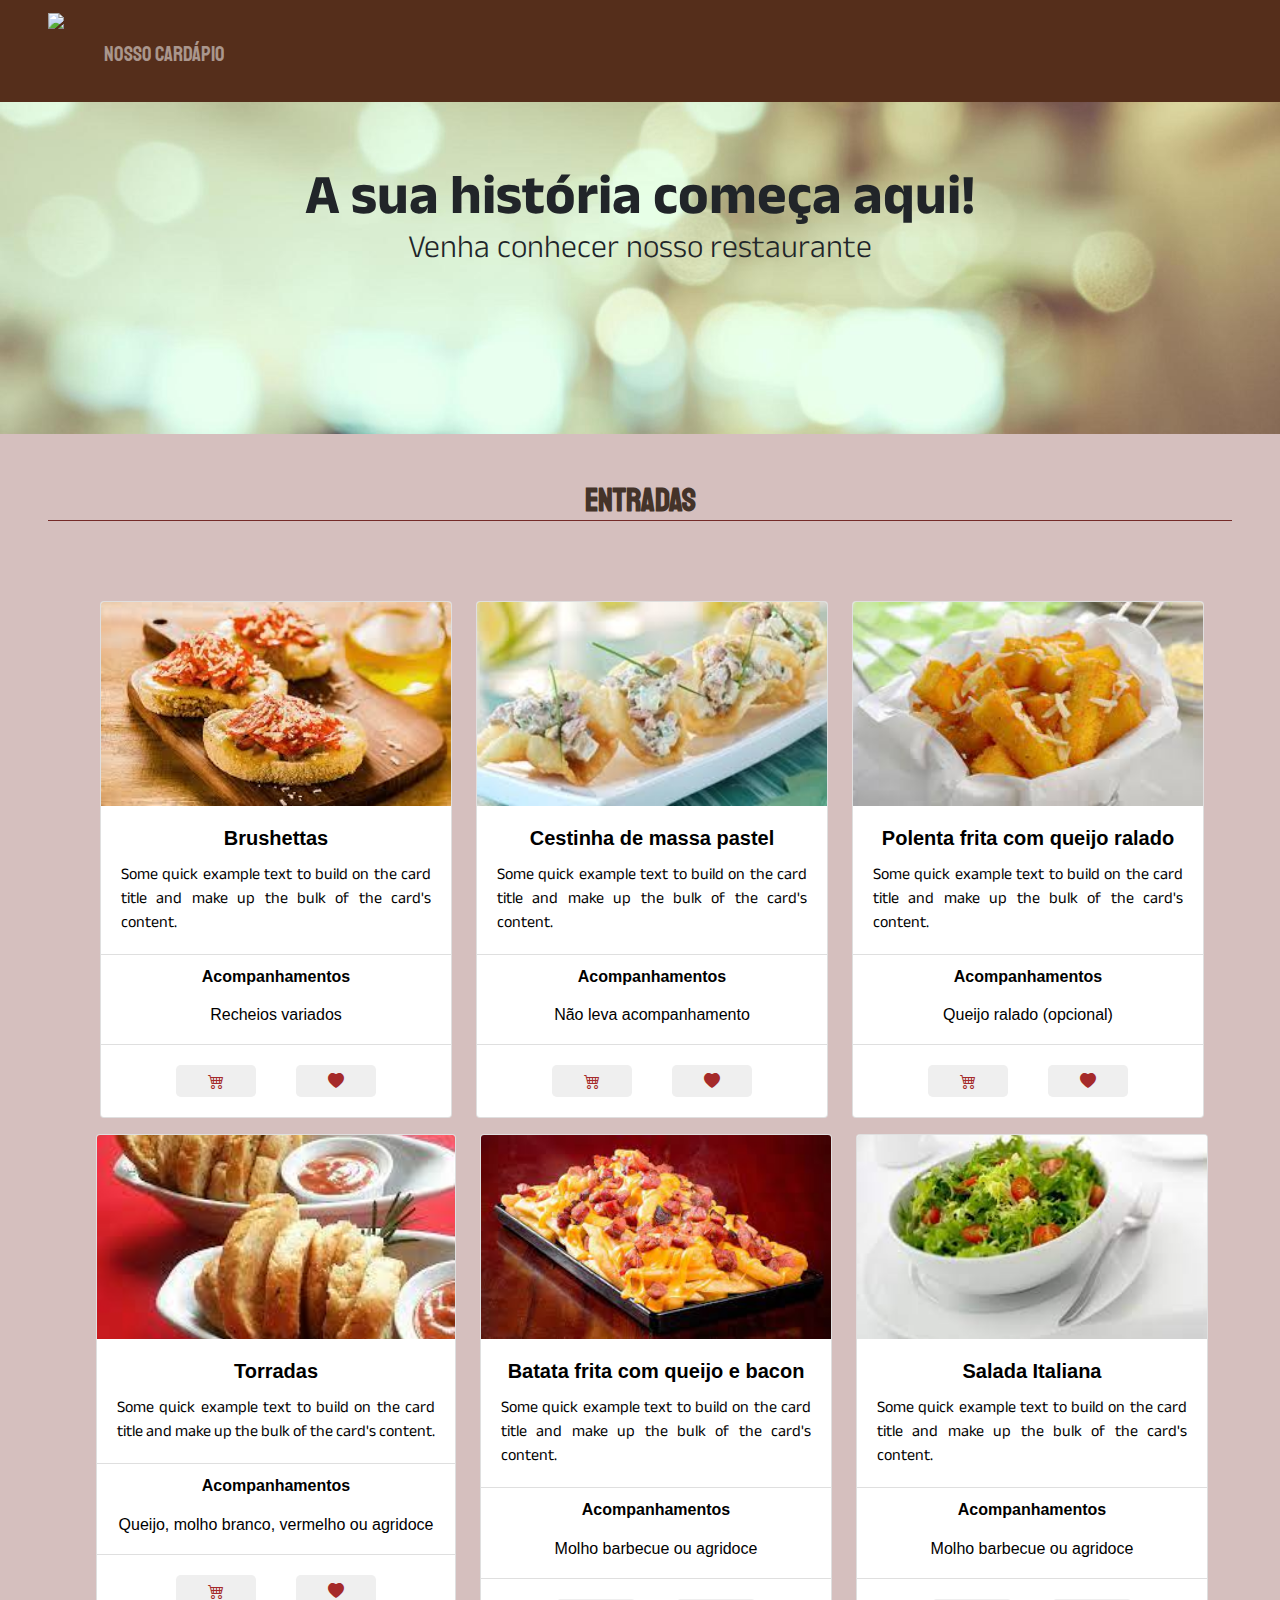
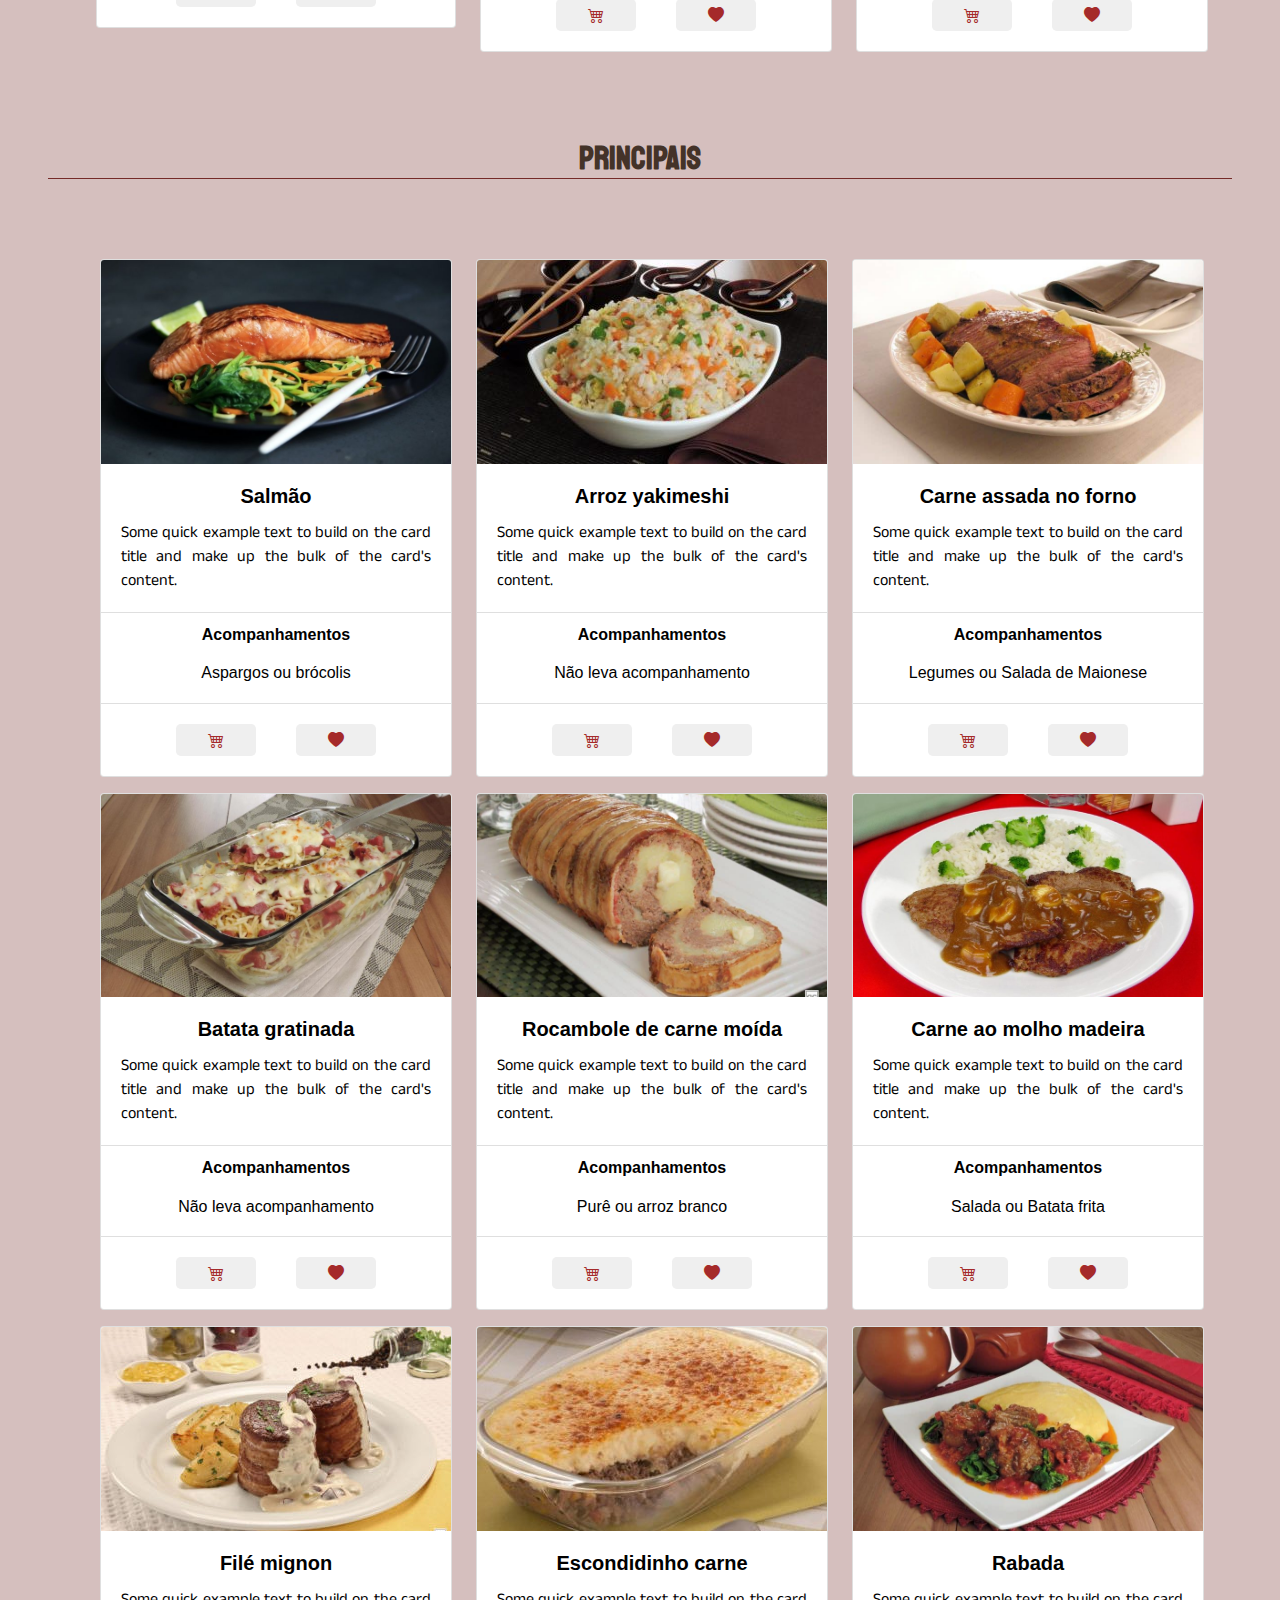
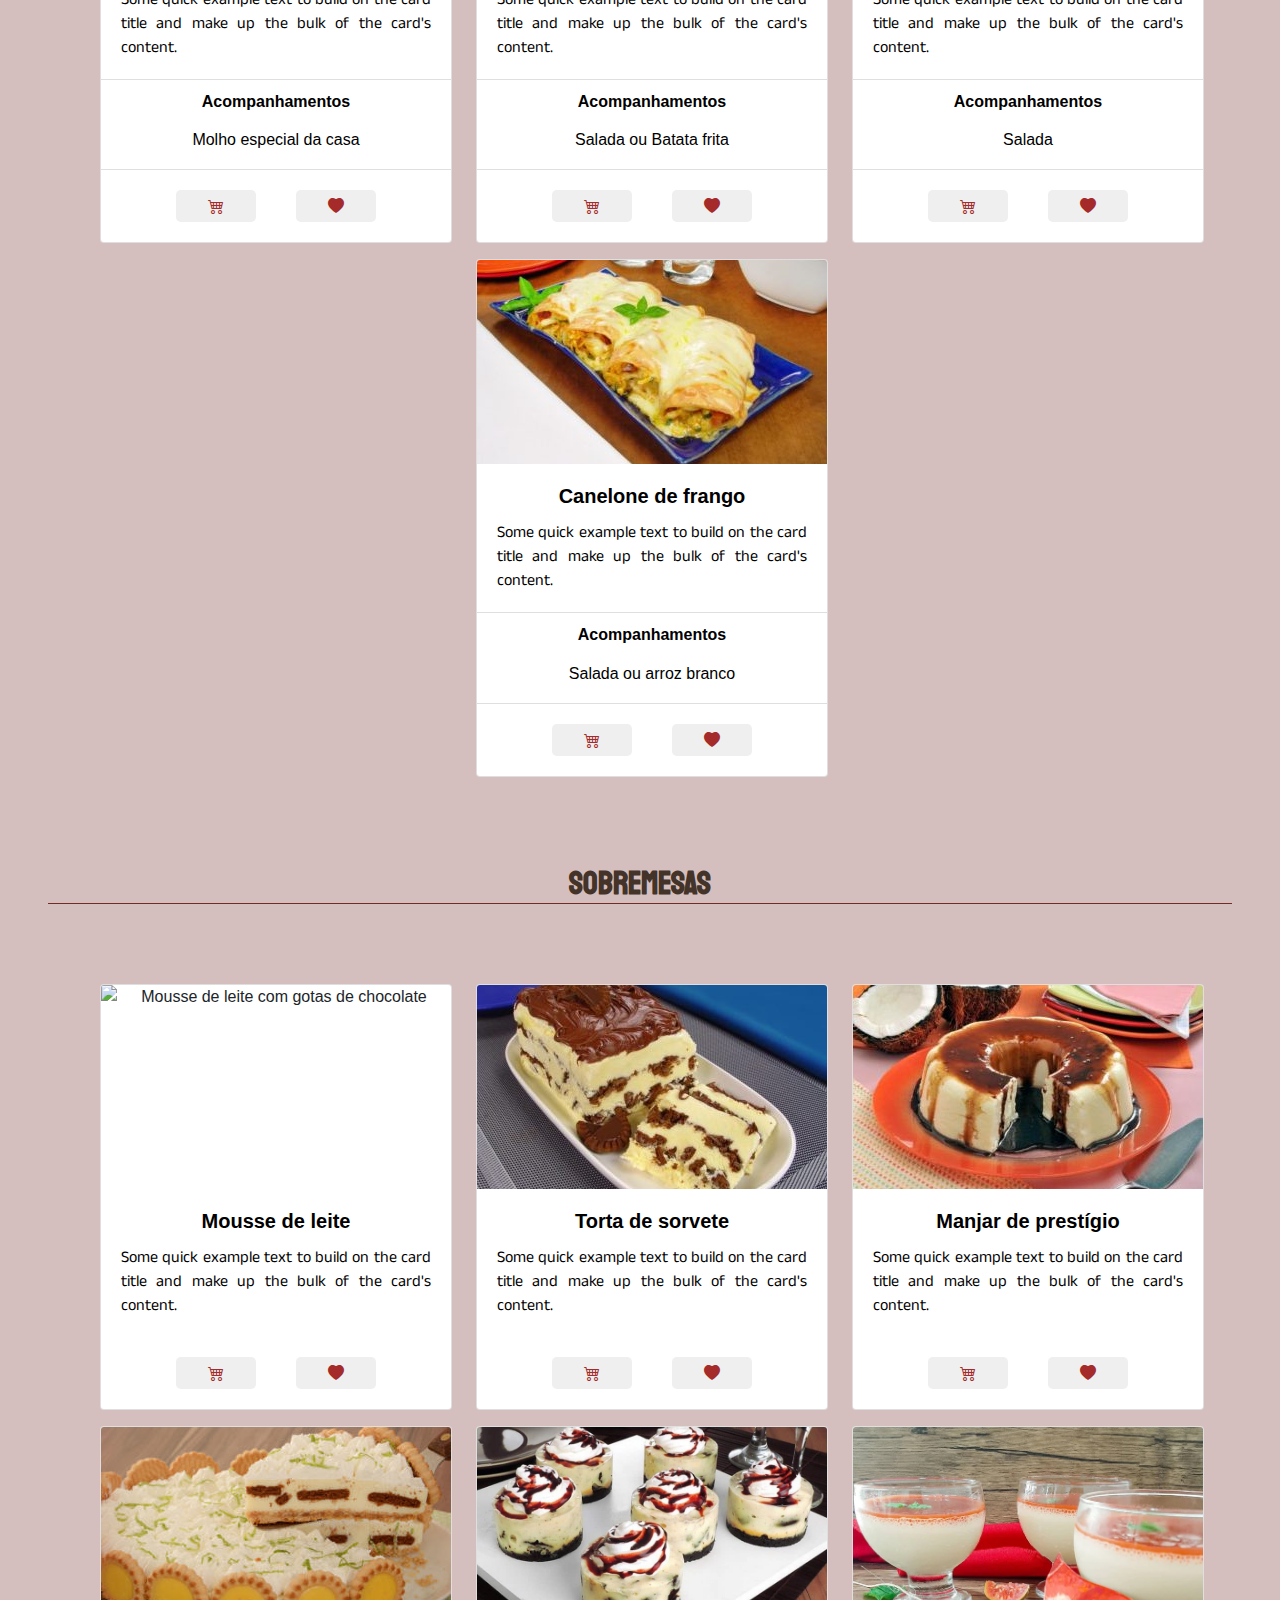
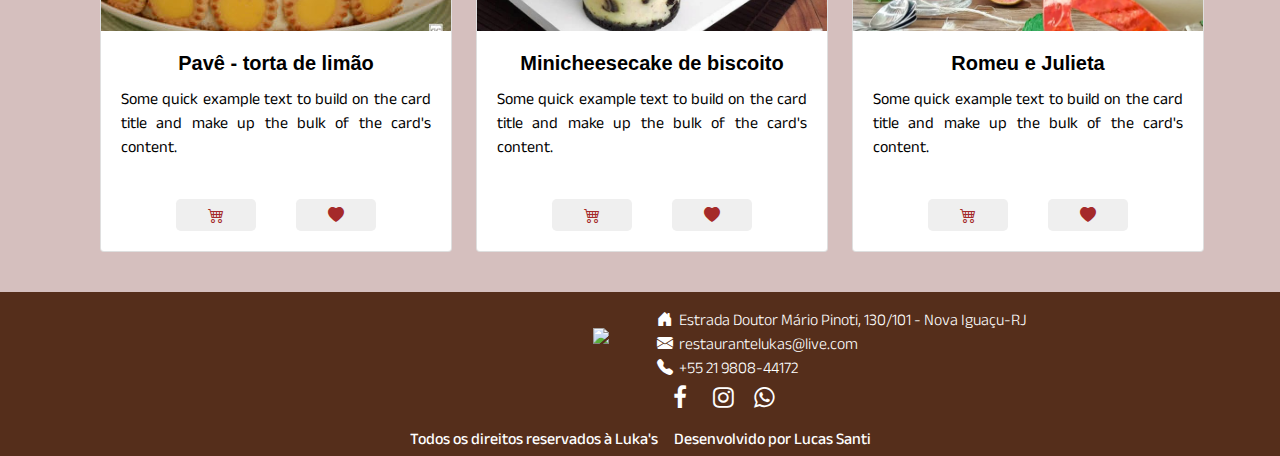
==== cardapio.html @ b7465e5e "Add files via upload" ====
<!DOCTYPE html>
<html>
	<head>
		<meta charset="utf-8">
		<title>Restaurante - Nosso cardápio</title>

		<!-- Estilo Customizado CSS -->
		<link rel="stylesheet" type="text/css" href="css/estilo.css">

		<!-- Bootstrap -->
		<link rel="stylesheet" type="text/css" href="css/bootstrap.min.css">

		<!-- Fonts -->
		<link rel="preconnect" href="https://fonts.googleapis.com">
		<link rel="preconnect" href="https://fonts.gstatic.com" crossorigin>
		<link href="https://fonts.googleapis.com/css2?family=Staatliches&display=swap" rel="stylesheet">  
		<link href="https://fonts.googleapis.com/css2?family=Anek+Latin:wght@100;300;400;700&display=swap" rel="stylesheet"> 
		<link href="https://fonts.googleapis.com/css2?family=Anek+Latin:wght@100;400;700&family=Titan+One&display=swap" rel="stylesheet"> 
		<link rel="stylesheet" href="https://cdnjs.cloudflare.com/ajax/libs/font-awesome/4.7.0/css/font-awesome.min.css"> 
		<link rel="stylesheet" href="https://cdn.jsdelivr.net/npm/bootstrap-icons@1.8.3/font/bootstrap-icons.css">

		<!-- JS -->
    <script src="https://code.jquery.com/jquery-3.3.1.slim.min.js" integrity="sha384-q8i/X+965DzO0rT7abK41JStQIAqVgRVzpbzo5smXKp4YfRvH+8abtTE1Pi6jizo" crossorigin="anonymous"></script>
    <script src="https://cdn.jsdelivr.net/npm/popper.js@1.14.3/dist/umd/popper.min.js" integrity="sha384-ZMP7rVo3mIykV+2+9J3UJ46jBk0WLaUAdn689aCwoqbBJiSnjAK/l8WvCWPIPm49" crossorigin="anonymous"></script>
    <script src="https://cdn.jsdelivr.net/npm/bootstrap@4.1.3/dist/js/bootstrap.min.js" integrity="sha384-ChfqqxuZUCnJSK3+MXmPNIyE6ZbWh2IMqE241rYiqJxyMiZ6OW/JmZQ5stwEULTy" crossorigin="anonymous"></script>
	 
	</head>

	<body>
		<!-- Ínício conteúdo -->
		<div id="container" class="container-fluid p-0"> 

			<!-- Barra de Navegação -->
			 <nav class="navbar navbar-expand-lg navbar-dark pl-5 pr-5 fixed-top">
				<div>          
					<a href="index.html"><img class="navbar-brand" height="86" src="images/logo.png"/></a>
				</div>
				
				<button class="navbar-toggler" type="button" data-toggle="collapse" data-target="#navbarSupportedContent" aria-controls="navbarSupportedContent" aria-expanded="false" aria-label="Toggle navigation">
					<span class="navbar-toggler-icon"></span>
				</button>

				<div class="collapse navbar-collapse pl-3 mt-2" id="navbarSupportedContent">
					<ul class="navbar-nav mr-auto text-center">
						<li class="nav-item">
							<a class="nav-link" href="cardapio.html">Nosso Cardápio</a>
						</li>
					</ul>          
				</div>
			</nav>

			<!-- Counteúdo -->
			<div class="row">
				<div class="col-12">
					<div class="slide d-flex flex-column align-items-center px-5">
						<span class="display-4 text-center" style="font-weight: 700;" >A sua história começa aqui!</span>
						<h2 class="text-center" style="font-weight: 300">Venha conhecer nosso restaurante</h2>
					</div>
				</div>        
			</div>
				
			<!-- Início cardápio -->
			<div class="row px-5 justify-content-md-center" style="background: #a06e6a70;" id="entrada">

					
				<div class="col-12 text-center py-5">
					 <h2 class="tituloSecao" style="border-bottom: 1px solid #742a28; color: #443329;">Entradas</h2>
				</div>

				<!-- linha 1 entradas -->
				<div class="row justify-content-md-center py-4 px-4" style="text-align: -moz-center; text-align: -webkit-center;"> 

					<div class="col-12-lg-2">
						<div class="card  mb-3 ml-4" style="width: 22rem;">
							<img class="card-img-top height" src="images/brushetas.jpg" width="64" alt="Entrada brushettas">
							<div class="card-body">
								<h5 class="card-title text-center" style="font-weight: 700; color: black;">Brushettas</h5>
								<p class="card-text" style="font-weight: 400; font-size: 1rem; color: black;" >Some quick example text to build on the card title and make up the bulk of the card's content.</p>
							</div>
							<ul class="list-group list-group-flush">
								<li class="list-group-item"><h5 style="font-weight: 400; color: black; font-size: 1rem; text-align: center;"><b>Acompanhamentos</b> <br><br>Recheios variados</h5></li>
							</ul>
							<div class="card-body text-center">
								<a href="" class="card-link px-2"><button class="botaoCardapio2"><i class="bi bi-cart4" style="font-size: 1.0rem; color: brown;"></i></button></a>
								<a href="" class="card-link px-2"><button class="botaoCardapio2"><i class="bi bi-heart-fill" style="font-size: 1.0rem; color: brown;"></i></button></a>
							</div>
						</div>
					</div>  

					<div class="col-12-lg-2">
						<div class="card  mb-3 ml-4" style="width: 22rem;">
							<img class="card-img-top height" src="images/cestinhapastel.jpg" width="64" alt="cestinha de pastel">
							<div class="card-body">
								<h5 class="card-title text-center" style="font-weight: 700; color: black;">Cestinha de massa pastel</h5>
								<p class="card-text" style="font-weight: 400; font-size: 1rem; color: black;" >Some quick example text to build on the card title and make up the bulk of the card's content.</p>
							</div>
							<ul class="list-group list-group-flush">
								<li class="list-group-item"><h5 style="font-weight: 400; color: black; font-size: 1rem; text-align: center;"><b>Acompanhamentos</b> <br><br>Não leva acompanhamento</h5></li>
							</ul>
							<div class="card-body text-center">
								<a href="" class="card-link px-2"><button class="botaoCardapio2"><i class="bi bi-cart4" style="font-size: 1.0rem; color: brown;"></i></button></a>
								<a href="" class="card-link px-2"><button class="botaoCardapio2"><i class="bi bi-heart-fill" style="font-size: 1.0rem; color: brown;"></i></button></a>
							</div>
						</div>
					</div>    

					<div class="col-12-lg-2">
						<div class="card  mb-3 ml-4" style="width: 22rem;">
							<img class="card-img-top height" src="images/polenta.jpg" width="64" alt="Polenta frita">
							<div class="card-body">
								<h5 class="card-title text-center" style="font-weight: 700; color: black;">Polenta frita com queijo ralado</h5>
								<p class="card-text" style="font-weight: 400; font-size: 1rem; color: black;" >Some quick example text to build on the card title and make up the bulk of the card's content.</p>
							</div>
							<ul class="list-group list-group-flush">
								<li class="list-group-item"><h5 style="font-weight: 400; color: black; font-size: 1rem; text-align: center;"><b>Acompanhamentos</b> <br><br>Queijo ralado (opcional)</h5></li>
							</ul>
							<div class="card-body text-center">
								<a href="" class="card-link px-2"><button class="botaoCardapio2"><i class="bi bi-cart4" style="font-size: 1.0rem; color: brown;"></i></button></a>
								<a href="" class="card-link px-2"><button class="botaoCardapio2"><i class="bi bi-heart-fill" style="font-size: 1.0rem; color: brown;"></i></button></a>
							</div>
						</div>
					</div>   

					<div class="col-12-lg-2">
						<div class="card  mb-3 ml-4" style="width: 22.5rem;">
							<img class="card-img-top height" src="images/torrada.jpg" width="64" alt="Torradas e molhos diversos">
							 <div class="card-body">
								<h5 class="card-title text-center" style="font-weight: 700; color: black;">Torradas</h5>
								<p class="card-text" style="font-weight: 400; font-size: 1rem; color: black;" >Some quick example text to build on the card title and make up the bulk of the card's content.</p>
							</div>
							<ul class="list-group list-group-flush">
								<li class="list-group-item"><h5 style="font-weight: 400; color: black; font-size: 1rem; text-align: center;"><b>Acompanhamentos</b> <br><br>Queijo, molho branco, vermelho ou agridoce</h5></li>
							</ul>
							<div class="card-body text-center">
								<a href="" class="card-link px-2"><button class="botaoCardapio2"><i class="bi bi-cart4" style="font-size: 1.0rem; color: brown;"></i></button></a>
								<a href="" class="card-link px-2"><button class="botaoCardapio2"><i class="bi bi-heart-fill" style="font-size: 1.0rem; color: brown;"></i></button></a>
							</div>
						</div>
					</div>   

					<div class="col-12-lg-2">
						<div class="card  mb-3 ml-4" style="width: 22rem;">
							<img class="card-img-top height" src="images/batata.jpg" width="64" alt="Batata frita com queijo e bacon">
							 <div class="card-body">
								<h5 class="card-title text-center" style="font-weight: 700; color: black;">Batata frita com queijo e bacon</h5>
								<p class="card-text" style="font-weight: 400; font-size: 1rem; color: black;" >Some quick example text to build on the card title and make up the bulk of the card's content.</p>
							</div>
							<ul class="list-group list-group-flush">
								<li class="list-group-item"><h5 style="font-weight: 400; color: black; font-size: 1rem; text-align: center;"><b>Acompanhamentos</b> <br><br>Molho barbecue ou agridoce</h5></li>
							</ul>
							<div class="card-body text-center">
								<a href="" class="card-link px-2"><button class="botaoCardapio2"><i class="bi bi-cart4" style="font-size: 1.0rem; color: brown;"></i></button></a>
								<a href="" class="card-link px-2"><button class="botaoCardapio2"><i class="bi bi-heart-fill" style="font-size: 1.0rem; color: brown;"></i></button></a>
							</div>
						</div>
					</div>   

					<div class="col-12-lg-2">
						<div class="card  mb-3 ml-4" style="width: 22rem;">
							<img class="card-img-top height" src="images/saladaitaliana.jpg" width="64" alt="Salada Italiana">
							 <div class="card-body">
								<h5 class="card-title text-center" style="font-weight: 700; color: black;">Salada Italiana</h5>
								<p class="card-text" style="font-weight: 400; font-size: 1rem; color: black;" >Some quick example text to build on the card title and make up the bulk of the card's content.</p>
							</div>
							<ul class="list-group list-group-flush">
								<li class="list-group-item"><h5 style="font-weight: 400; color: black; font-size: 1rem; text-align: center;"><b>Acompanhamentos</b> <br><br>Molho barbecue ou agridoce</h5></li>
							</ul>
							<div class="card-body text-center">
								<a href="" class="card-link px-2"><button class="botaoCardapio2"><i class="bi bi-cart4" style="font-size: 1.0rem; color: brown;"></i></button></a>
								<a href="" class="card-link px-2"><button class="botaoCardapio2"><i class="bi bi-heart-fill" style="font-size: 1.0rem; color: brown;"></i></button></a>
							</div>
						</div>
					</div>    
				</div>
				<!-- Fim linha 1 entradas -->
		 

				<div class="col-12 text-center py-5">
					 <h2 class="tituloSecao" style="border-bottom: 1px solid #742a28; color: #443329;">Principais</h2>
				</div>

				<!-- Linha 2 principais -->
				<div class="row justify-content-md-center py-4 px-4" style="text-align: -moz-center; text-align: -webkit-center;"> 

					<div class="col-12-lg-2">
						<div class="card  mb-3 ml-4" style="width: 22rem;">
							<img class="card-img-top height" src="images/prato1.jpg" width="64" alt="Prato Salmão">
							<div class="card-body">
								<h5 class="card-title text-center" style="font-weight: 700; color: black;">Salmão</h5>
								<p class="card-text" style="font-weight: 400; font-size: 1rem; color: black;" >Some quick example text to build on the card title and make up the bulk of the card's content.</p>
							</div>
							<ul class="list-group list-group-flush">
								<li class="list-group-item"><h5 style="font-weight: 400; color: black; font-size: 1rem; text-align: center;"><b>Acompanhamentos</b> <br><br>Aspargos ou brócolis</h5></li>
							</ul>
							<div class="card-body text-center">
								<a href="" class="card-link px-2"><button class="botaoCardapio2"><i class="bi bi-cart4" style="font-size: 1.0rem; color: brown;"></i></button></a>
								<a href="" class="card-link px-2"><button class="botaoCardapio2"><i class="bi bi-heart-fill" style="font-size: 1.0rem; color: brown;"></i></button></a>
							</div>
						</div>
					</div>  

					 <div class="col-12-lg-2">
						<div class="card  mb-3 ml-4" style="width: 22rem;">
							<img class="card-img-top height" src="images/arrozyakimeshi.jpg" width="64" alt="Arroz Yakimeshi" style="height:12.74rem; object-fit: cover;">
							<div class="card-body">
								<h5 class="card-title text-center" style="font-weight: 700; color: black;">Arroz yakimeshi</h5>
								<p class="card-text" style="font-weight: 400; font-size: 1rem; color: black;" >Some quick example text to build on the card title and make up the bulk of the card's content.</p>
							</div>
							<ul class="list-group list-group-flush">
								<li class="list-group-item"><h5 style="font-weight: 400; color: black; font-size: 1rem; text-align: center;"><b>Acompanhamentos</b> <br><br>Não leva acompanhamento</h5></li>
							</ul>
							<div class="card-body text-center">
								<a href="" class="card-link px-2"><button class="botaoCardapio2"><i class="bi bi-cart4" style="font-size: 1.0rem; color: brown;"></i></button></a>
								<a href="" class="card-link px-2"><button class="botaoCardapio2"><i class="bi bi-heart-fill" style="font-size: 1.0rem; color: brown;"></i></button></a>
							</div>
						</div>
					</div>            

					<div class="col-12-lg-2">
						<div class="card  mb-3 ml-4" style="width: 22rem;">
							<img class="card-img-top height" src="images/carneassada.jpg" width="80" height="auto" alt="Carne Assada">
							<div class="card-body">
								<h5 class="card-title text-center" style="font-weight: 700; color: black;">Carne assada no forno</h5>
								<p class="card-text" style="font-weight: 400; font-size: 1rem; color: black;" >Some quick example text to build on the card title and make up the bulk of the card's content.</p>
							</div>
							<ul class="list-group list-group-flush">
								<li class="list-group-item"><h5 style="font-weight: 400; color: black; font-size: 1rem; text-align: center;"><b>Acompanhamentos</b> <br><br> Legumes ou Salada de Maionese</h5></li>
							</ul>
							<div class="card-body text-center">
								<a href="" class="card-link px-2"><button class="botaoCardapio2"><i class="bi bi-cart4" style="font-size: 1.0rem; color: brown;"></i></button></a>
								<a href="" class="card-link px-2"><button class="botaoCardapio2"><i class="bi bi-heart-fill" style="font-size: 1.0rem; color: brown;"></i></button></a>
							</div>
						</div>
					</div>  

					<div class="col-12-lg-2">
						<div class="card  mb-3 ml-4" style="width: 22rem;">
							<img class="card-img-top height" src="images/batatagratinada.jpg" width="80" height="auto" alt="Batata gratinada">
							<div class="card-body">
								<h5 class="card-title text-center" style="font-weight: 700; color: black;">Batata gratinada</h5>
								<p class="card-text" style="font-weight: 400; font-size: 1rem; color: black;" >Some quick example text to build on the card title and make up the bulk of the card's content.</p>
							</div>
							<ul class="list-group list-group-flush">
								<li class="list-group-item"><h5 style="font-weight: 400; color: black; font-size: 1rem; text-align: center;"><b>Acompanhamentos</b> <br><br> Não leva acompanhamento</h5></li>
							</ul>
							<div class="card-body text-center">
								<a href="" class="card-link px-2"><button class="botaoCardapio2"><i class="bi bi-cart4" style="font-size: 1.0rem; color: brown;"></i></button></a>
								<a href="" class="card-link px-2"><button class="botaoCardapio2"><i class="bi bi-heart-fill" style="font-size: 1.0rem; color: brown;"></i></button></a>
							</div>
						</div>
					</div> 

					<div class="col-12-lg-2">
						<div class="card  mb-3 ml-4" style="width: 22rem;">
							<img class="card-img-top height" src="images/rocambolecarne.jpg" width="80" height="auto" alt="Rocambole de carne moída">
							<div class="card-body">
								<h5 class="card-title text-center" style="font-weight: 700; color: black;">Rocambole de carne moída</h5>
								<p class="card-text" style="font-weight: 400; font-size: 1rem; color: black;" >Some quick example text to build on the card title and make up the bulk of the card's content.</p>
							</div>
							<ul class="list-group list-group-flush">
								<li class="list-group-item"><h5 style="font-weight: 400; color: black; font-size: 1rem; text-align: center;"><b>Acompanhamentos</b> <br><br> Purê ou arroz branco</h5></li>
							</ul>
							<div class="card-body text-center">
								<a href="" class="card-link px-2"><button class="botaoCardapio2"><i class="bi bi-cart4" style="font-size: 1.0rem; color: brown;"></i></button></a>
								<a href="" class="card-link px-2"><button class="botaoCardapio2"><i class="bi bi-heart-fill" style="font-size: 1.0rem; color: brown;"></i></button></a>
							</div>
						</div>
					</div>   

					<div class="col-12-lg-2">
						<div class="card  mb-3 ml-4" style="width: 22rem;">
							<img class="card-img-top height" src="images/carneaomolho.jpg" width="80" height="auto" alt="Carne ao Molho">
							<div class="card-body">
								<h5 class="card-title text-center" style="font-weight: 700; color: black;">Carne ao molho madeira</h5>
								<p class="card-text" style="font-weight: 400; font-size: 1rem; color: black;" >Some quick example text to build on the card title and make up the bulk of the card's content.</p>
							</div>
							<ul class="list-group list-group-flush">
								<li class="list-group-item"><h5 style="font-weight: 400; color: black; font-size: 1rem; text-align: center;"><b>Acompanhamentos</b> <br><br> Salada ou Batata frita</h5></li>
							</ul>
							<div class="card-body text-center">
								<a href="" class="card-link px-2"><button class="botaoCardapio2"><i class="bi bi-cart4" style="font-size: 1.0rem; color: brown;"></i></button></a>
								<a href="" class="card-link px-2"><button class="botaoCardapio2"><i class="bi bi-heart-fill" style="font-size: 1.0rem; color: brown;"></i></button></a>
							</div>
						</div>
					</div>   

					<div class="col-12-lg-2">
						<div class="card  mb-3 ml-4" style="width: 22rem;">
							<img class="card-img-top height" src="images/filemignon2.jpg" width="80" height="auto" alt="Filé mignon">
							<div class="card-body">
								<h5 class="card-title text-center" style="font-weight: 700; color: black;">Filé mignon</h5>
								<p class="card-text" style="font-weight: 400; font-size: 1rem; color: black;" >Some quick example text to build on the card title and make up the bulk of the card's content.</p>
							</div>
							<ul class="list-group list-group-flush">
								<li class="list-group-item"><h5 style="font-weight: 400; color: black; font-size: 1rem; text-align: center;"><b>Acompanhamentos</b> <br><br> Molho especial da casa</h5></li>
							</ul>
							<div class="card-body text-center">
								<a href="" class="card-link px-2"><button class="botaoCardapio2"><i class="bi bi-cart4" style="font-size: 1.0rem; color: brown;"></i></button></a>
								<a href="" class="card-link px-2"><button class="botaoCardapio2"><i class="bi bi-heart-fill" style="font-size: 1.0rem; color: brown;"></i></button></a>
							</div>
						</div>
					</div>   

					<div class="col-12-lg-2">
						<div class="card  mb-3 ml-4" style="width: 22rem;">
							<img class="card-img-top height" src="images/escondidinho.jpg" width="80" height="auto" alt="Escondidinho macaxeira com carne">
							<div class="card-body">
								<h5 class="card-title text-center" style="font-weight: 700; color: black;">Escondidinho carne</h5>
								<p class="card-text" style="font-weight: 400; font-size: 1rem; color: black;" >Some quick example text to build on the card title and make up the bulk of the card's content.</p>
							</div>
							<ul class="list-group list-group-flush">
								<li class="list-group-item"><h5 style="font-weight: 400; color: black; font-size: 1rem; text-align: center;"><b>Acompanhamentos</b> <br><br> Salada ou Batata frita</h5></li>
							</ul>
							<div class="card-body text-center">
								<a href="" class="card-link px-2"><button class="botaoCardapio2"><i class="bi bi-cart4" style="font-size: 1.0rem; color: brown;"></i></button></a>
								<a href="" class="card-link px-2"><button class="botaoCardapio2"><i class="bi bi-heart-fill" style="font-size: 1.0rem; color: brown;"></i></button></a>
							</div>
						</div>
					</div>   

					<div class="col-12-lg-2">
						<div class="card  mb-3 ml-4" style="width: 22rem;">
							<img class="card-img-top height" src="images/rabada.jpg" width="80" height="auto" alt="Rabada completa">
							<div class="card-body">
								<h5 class="card-title text-center" style="font-weight: 700; color: black;">Rabada</h5>
								<p class="card-text" style="font-weight: 400; font-size: 1rem; color: black;" >Some quick example text to build on the card title and make up the bulk of the card's content.</p>
							</div>
							<ul class="list-group list-group-flush">
								<li class="list-group-item"><h5 style="font-weight: 400; color: black; font-size: 1rem; text-align: center;"><b>Acompanhamentos</b> <br><br> Salada</h5></li>
							</ul>
							<div class="card-body text-center">
								<a href="" class="card-link px-2"><button class="botaoCardapio2"><i class="bi bi-cart4" style="font-size: 1.0rem; color: brown;"></i></button></a>
								<a href="" class="card-link px-2"><button class="botaoCardapio2"><i class="bi bi-heart-fill" style="font-size: 1.0rem; color: brown;"></i></button></a>
							</div>
						</div>
					</div>    

					<div class="col-12-lg-2">
						<div class="card  mb-3 ml-4" style="width: 22rem;">
							<img class="card-img-top height" src="images/canelonefrango.jpg" width="80" height="auto" alt="Canelone de Frango">
							<div class="card-body">
								<h5 class="card-title text-center" style="font-weight: 700; color: black;">Canelone de frango</h5>
								<p class="card-text" style="font-weight: 400; font-size: 1rem; color: black;" >Some quick example text to build on the card title and make up the bulk of the card's content.</p>
							</div>
							<ul class="list-group list-group-flush">
								<li class="list-group-item"><h5 style="font-weight: 400; color: black; font-size: 1rem; text-align: center;"><b>Acompanhamentos</b> <br><br> Salada ou arroz branco</h5></li>
							</ul>
							<div class="card-body text-center">
								<a href="" class="card-link px-2"><button class="botaoCardapio2"><i class="bi bi-cart4" style="font-size: 1.0rem; color: brown;"></i></button></a>
								<a href="" class="card-link px-2"><button class="botaoCardapio2"><i class="bi bi-heart-fill" style="font-size: 1.0rem; color: brown;"></i></button></a>
							</div>
						</div>
					</div>     
				</div> 
				<!-- Fim linha 2 -principais -->

				<div class="col-12 text-center py-5 justify-content-center">
					<h2 class="tituloSecao" style="border-bottom: 1px solid #742a28; color: #443329;">Sobremesas</h2>
				</div>

				<!-- Linha 3 - sobremesas -->
				<div class="row justify-content-md-center py-4 px-4" style="text-align: -moz-center; text-align: -webkit-center;"> 

					<div class="col-12-lg-2">
						<div class="card  mb-3 ml-4" style="width: 22rem;">
							<img class="card-img-top height" src="images/mousseleite.jpg" width="80" height="auto" alt="Mousse de leite com gotas de chocolate">
							<div class="card-body">
								<h5 class="card-title text-center" style="font-weight: 700; color: black;">Mousse de leite</h5>
								<p class="card-text" style="font-weight: 400; font-size: 1rem; color: black;" >Some quick example text to build on the card title and make up the bulk of the card's content.</p>
							</div>
							<div class="card-body text-center">
								<a href="#formulario" class="card-link px-2"><button class="botaoCardapio2"><i class="bi bi-cart4" style="font-size: 1.0rem; color: brown;"></i></button></a>
								<a href="" class="card-link px-2"><button class="botaoCardapio2"><i class="bi bi-heart-fill" style="font-size: 1.0rem; color: brown;"></i></button></a>
							</div>
						</div>
					</div>    

					<div class="col-12-lg-2">
						<div class="card  mb-3 ml-4" style="width: 22rem;">
							<img class="card-img-top height" src="images/tortadesorvete.jpg" width="80" height="auto" alt="Torta de sorvete">
							<div class="card-body">
								<h5 class="card-title text-center" style="font-weight: 700; color: black;">Torta de sorvete</h5>
								<p class="card-text" style="font-weight: 400; font-size: 1rem; color: black;" >Some quick example text to build on the card title and make up the bulk of the card's content.</p>
							</div>
							<div class="card-body text-center">
								<a href="#formulario" class="card-link px-2"><button class="botaoCardapio2"><i class="bi bi-cart4" style="font-size: 1.0rem; color: brown;"></i></button></a>
								<a href="" class="card-link px-2"><button class="botaoCardapio2"><i class="bi bi-heart-fill" style="font-size: 1.0rem; color: brown;"></i></button></a>
							</div>
						</div>
					</div>     

					 <div class="col-12-lg-2">
						<div class="card  mb-3 ml-4" style="width: 22rem;">
							<img class="card-img-top height" src="images/manjarprestigio.jpg" width="80" height="auto" alt="Manjar de prestígio">
							<div class="card-body">
								<h5 class="card-title text-center" style="font-weight: 700; color: black;">Manjar de prestígio</h5>
								<p class="card-text" style="font-weight: 400; font-size: 1rem; color: black;" >Some quick example text to build on the card title and make up the bulk of the card's content.</p>
							</div>
							<div class="card-body text-center">
								<a href="#formulario" class="card-link px-2"><button class="botaoCardapio2"><i class="bi bi-cart4" style="font-size: 1.0rem; color: brown;"></i></button></a>
								<a href="" class="card-link px-2"><button class="botaoCardapio2"><i class="bi bi-heart-fill" style="font-size: 1.0rem; color: brown;"></i></button></a>
							</div>
						</div>
					</div> 

					 <div class="col-12-lg-2">
						<div class="card  mb-3 ml-4" style="width: 22rem;">
							<img class="card-img-top height" src="images/pavelimao.jpg" width="80" height="auto" alt="Pavê de limão">
							<div class="card-body">
								<h5 class="card-title text-center" style="font-weight: 700; color: black;">Pavê - torta de limão</h5>
								<p class="card-text" style="font-weight: 400; font-size: 1rem; color: black;" >Some quick example text to build on the card title and make up the bulk of the card's content.</p>
							</div>
							<div class="card-body text-center">
								<a href="#formulario" class="card-link px-2"><button class="botaoCardapio2"><i class="bi bi-cart4" style="font-size: 1.0rem; color: brown;"></i></button></a>
								<a href="" class="card-link px-2"><button class="botaoCardapio2"><i class="bi bi-heart-fill" style="font-size: 1.0rem; color: brown;"></i></button></a>
							</div>
						</div>
					</div> 

					<div class="col-12-lg-2">
						<div class="card  mb-3 ml-4" style="width: 22rem;">
							<img class="card-img-top height" src="images/minicheesecake.jpg" width="80" height="auto" alt="Minicheese Cake">
							<div class="card-body">
								<h5 class="card-title text-center" style="font-weight: 700; color: black;">Minicheesecake de biscoito</h5>
								<p class="card-text" style="font-weight: 400; font-size: 1rem; color: black;" >Some quick example text to build on the card title and make up the bulk of the card's content.</p>
							</div>
							<div class="card-body text-center">
								<a href="#formulario" class="card-link px-2"><button class="botaoCardapio2"><i class="bi bi-cart4" style="font-size: 1.0rem; color: brown;"></i></button></a>
								<a href="" class="card-link px-2"><button class="botaoCardapio2"><i class="bi bi-heart-fill" style="font-size: 1.0rem; color: brown;"></i></button></a>
							</div>
						</div>
					</div> 

					<div class="col-12-lg-2">
						<div class="card  mb-3 ml-4" style="width: 22rem;">
							<img class="card-img-top height" src="images/romeu.jpg" width="80" height="auto" alt="Romeu e Julieta">
							<div class="card-body">
								<h5 class="card-title text-center" style="font-weight: 700; color: black;">Romeu e Julieta</h5>
								<p class="card-text" style="font-weight: 400; font-size: 1rem; color: black;" >Some quick example text to build on the card title and make up the bulk of the card's content.</p>
							</div>
							<div class="card-body text-center">
								<a href="#formulario" class="card-link px-2"><button class="botaoCardapio2"><i class="bi bi-cart4" style="font-size: 1.0rem; color: brown;"></i></button></a>
								<a href="" class="card-link px-2"><button class="botaoCardapio2"><i class="bi bi-heart-fill" style="font-size: 1.0rem; color: brown;"></i></button></a>
							</div>
						</div>
					</div> 
				</div> <!-- Fim linha 3 - sobremesas -->
			</div> <!--fim cardápio -->     
		</div>  <!-- fim conteúdos -->

		
		 <!-- Rodapé-->
		 <div class="container-fluid">
			<div class="row">
			  <div class="col-12 d-flex pt-3 pb-3" style="background:#552e1b;">
				<div class="col-6 imagemRodape align-self-center" style="text-align:right;">
				  <a href="#"><img class="navbar-brand" height="75" src="images/logo.png"/></a>
				</div>
				<div class="col-6 " style="text-align:left;">
					<div>
					  <i class="bi bi-house-door-fill"></i>
					  <span style="font-size:1.0rem; color: white;" class="textoRodape">Estrada Doutor Mário Pinoti, 130/101 - Nova Iguaçu-RJ</span>
					</div>
	  
					<div> 
					  <i class="bi bi-envelope-fill"></i>
					  <span style="font-size:1.0rem; color: white;" class="textoRodape">restaurantelukas@live.com</span>
					</div>
				   
					<div>
					  <i class="bi bi-telephone-fill"></i>
					  <span style="font-size:1.0rem; color: white;" class="textoRodape">+55 21 9808-44172</span>
					</div>
					<div>
					  <a href="#" class="fa fa-facebook px-3" style="font-size: x-large; align-self: center;"></a>
					  <a href="#" class="fa fa-instagram px-3" style="font-size: x-large; align-self: center;"></a>
					  <a href="#" class="fa fa-whatsapp px-3" style="font-size: x-large; align-self: center;"></a>
					</div>
					  
				  </div>
			  </div>
			  <div class="container-fluid">
				<div class="row">
				  <div class="col-12 d-flex justify-content-center" style="background:#552e1b;">
					<span style="color:white;" class="mr-3"><h6>Todos os direitos reservados à Luka's</h6></span>
					<span style="color:white;"><h6>Desenvolvido por Lucas Santi</h6></span>
				  </div>
				  
				</div>
			  </div>
	</body>
</html>
---- css/estilo.css ----
#container {
	background: url(../Imagens/slide2.png)no-repeat;
}

.navbar {
	background-color: #552e1b !important;
	font-family: 'Staatliches', cursive;
	font-size: 1.3rem;
}


.slide {
	background-image: url("../images/fundo2.jpg");
	background-size: cover;
	font-family: 'Anek Latin', sans-serif;
	padding-top: 10rem;
	padding-bottom: 10rem;
}

.imagemSobre {
	height:22rem; 
	width: 100%;
	object-fit: cover;
}

.imagemCardapio {
	height: 18rem;
	width: 100%;
	object-fit: cover;
	border-radius: 0.3rem;
}


.tituloSecao {
	font-family: 'Staatliches', cursive;
	font-weight: 600;
	text-align: center;
	color: white;
}

p {
	font-family: 'Anek Latin', sans-serif;
	font-weight: 300;
	font-size: 1.5rem;
	text-align: justify;
	color: white;
}

span {
	font-family: 'Anek Latin', sans-serif;
	font-weight: 300;
	font-size: 1.5rem;
	text-align: justify;
}


#rodape {
	color: white;
	text-align: center;
}

/* Media Queries */

/* Extra small devices (portrait phones, less than 576px)*/
@media (max-width: 575.98px) { 

	.gm-style-moc {
		justify-items: center;
	}

	.imagemRodape {
		text-align:  center !important;
	}

	.bi-house-door-fill {
		font-size: 0.9rem;
	}

	.bi-envelope-fill {
		font-size: 0.9rem;
	}
	
	.bi-telephone-fill {
		font-size: 0.9rem;
	}
	
	.textoRodape {
		font-size: 0.95rem !important;
	}


 }

/* Small devices (landscape phones, 576px and up)*/
@media (min-width: 576px) and (max-width: 767.98px) {

	.imagemRodape {
		text-align:  center !important;
	}

  }

/* Medium devices (tablets, 768px and up)*/
@media (min-width: 768px) and (max-width: 991.98px) { 

	.imagemRodape {
		text-align:  center !important;
	}
 }

/* Large devices (desktops, 992px and up)*/
@media (min-width: 992px) and (max-width: 1199.98px) { 

	.imagemRodape {
		text-align:  center !important;
	}
 }

/* Extra large devices (large desktops, 1200px and up)*/
@media (min-width: 1200px) {}

/* ícones sociais */

.fa {
	width: 0.5rem;
	height: 0.8rem;
 	text-align: center;
  	text-decoration: none;
 	margin: 5px 2px;
}	

/* Facebook */
 
 .fa-facebook {
  	background: #552e1b;
 	color: white;
 }

 /* Instagram */
  .fa-instagram {
   	background: #552e1b;
 	color: white;
 }

 /* whatsapp */
  .fa-whatsapp {
   	background: #552e1b;
 	color: white;
 }

 .fa:hover {
 	color: #ba6542;
 }

 .bi {
 	width: 35px;
 	text-align: center;
  	text-decoration: none !important;
 	margin: 5px 2px;
 }

 /* House Icon */
 .bi-house-door-fill {
 	background: #552e1b;
 	color: white;
 }

 /* Envelope Icon */
 .bi-envelope-fill {
 	background: #552e1b;
 	color: white;
 }

  /* Cellphone Icon */
  .bi-telephone-fill {
	background: #552e1b;
	color: white;
}


input.botaoCardapio {
	text-transform: uppercase;
	width: 250px;
	height: 50px;
	border-style: none;
	border-radius: 0.5rem;
	color: #ffffffb5;
	background: #593321 !important;
	font-weight: bolder;
}

input.botaoCardapio:hover{
	background: #513a2f87!important;
	opacity: 1.0;
}

input.botaoFinalizar {
	text-transform: uppercase;
	width: 250px;
	height: 50px;
	border-style: none;
	border-radius: 0.3rem;
	color: #ffffffb5;
	background: #593321 !important;
	font-weight: bolder;	
	color: #ffffffb5;
	text-align: center;
}

input.botaoFinalizar:hover {
	background: #513a2f87!important;
	opacity: 1.0;
}

textarea {
	width: 100%;
	height: 1rem;
}

#inputPedido {
	width: 20rem;
	margin-left: 2rem;
}
 
#inputPagamento {
	width: 20rem;
	margin-left: 1rem;
}

#inputForm {
	width: 39rem;
}

/* cardápio */

.card-link {
	text-decoration: none;
	font-size: 0.8rem;
	color: black;

}

.card-link:hover {
	color: #ffffffb5;
}

button.botaoCardapio2 {
	width: 5rem;
	height: 2rem;
	padding: 5px;
	border-style: none;
	border-radius: 0.3rem;
	color: #ffffffb5;
	font-weight: bolder;	
	cursor: pointer;
	text-align: center;
}

button.botaoCardapio2:hover {
	background: orangered !important;
	opacity: 1.0;
}

.card:hover {
	opacity: 0.6;
	cursor: pointer;
	background: white;
}

img.height {
	object-fit: cover;
	height: 12.74rem;

}
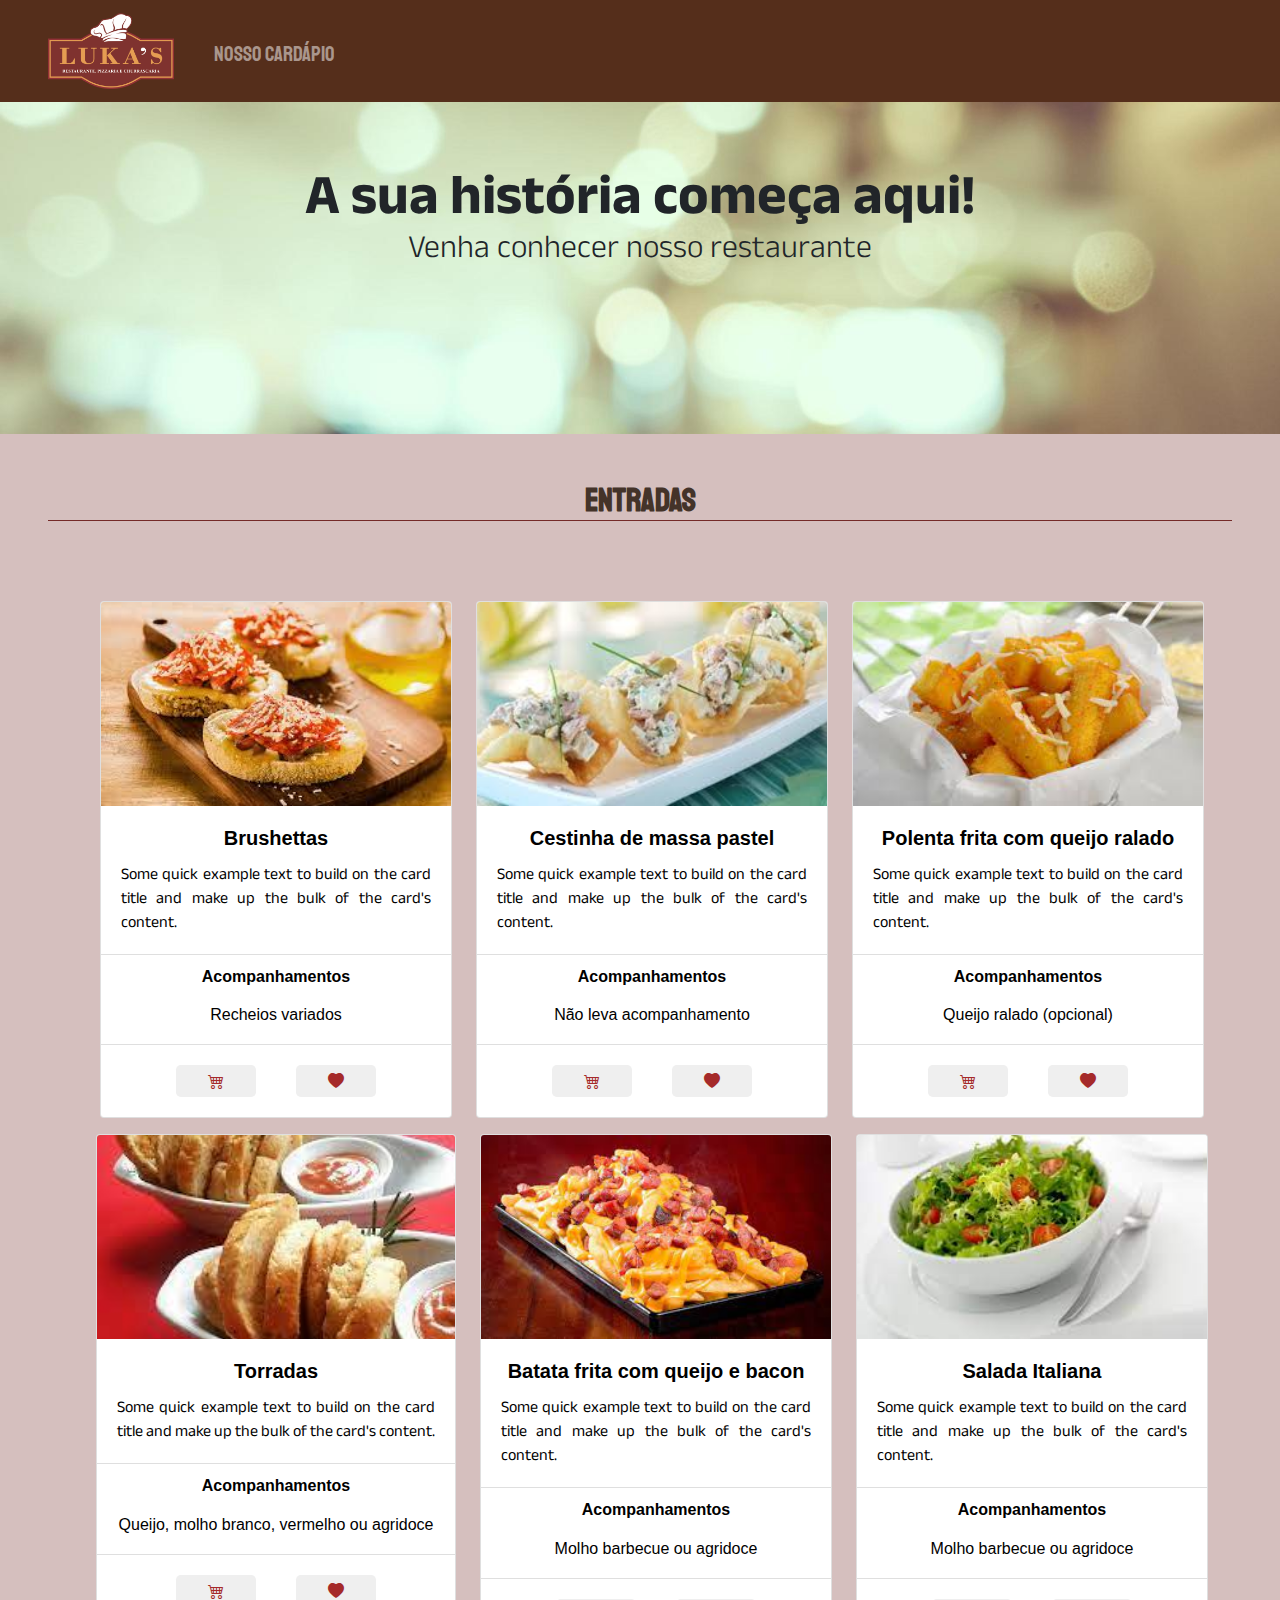
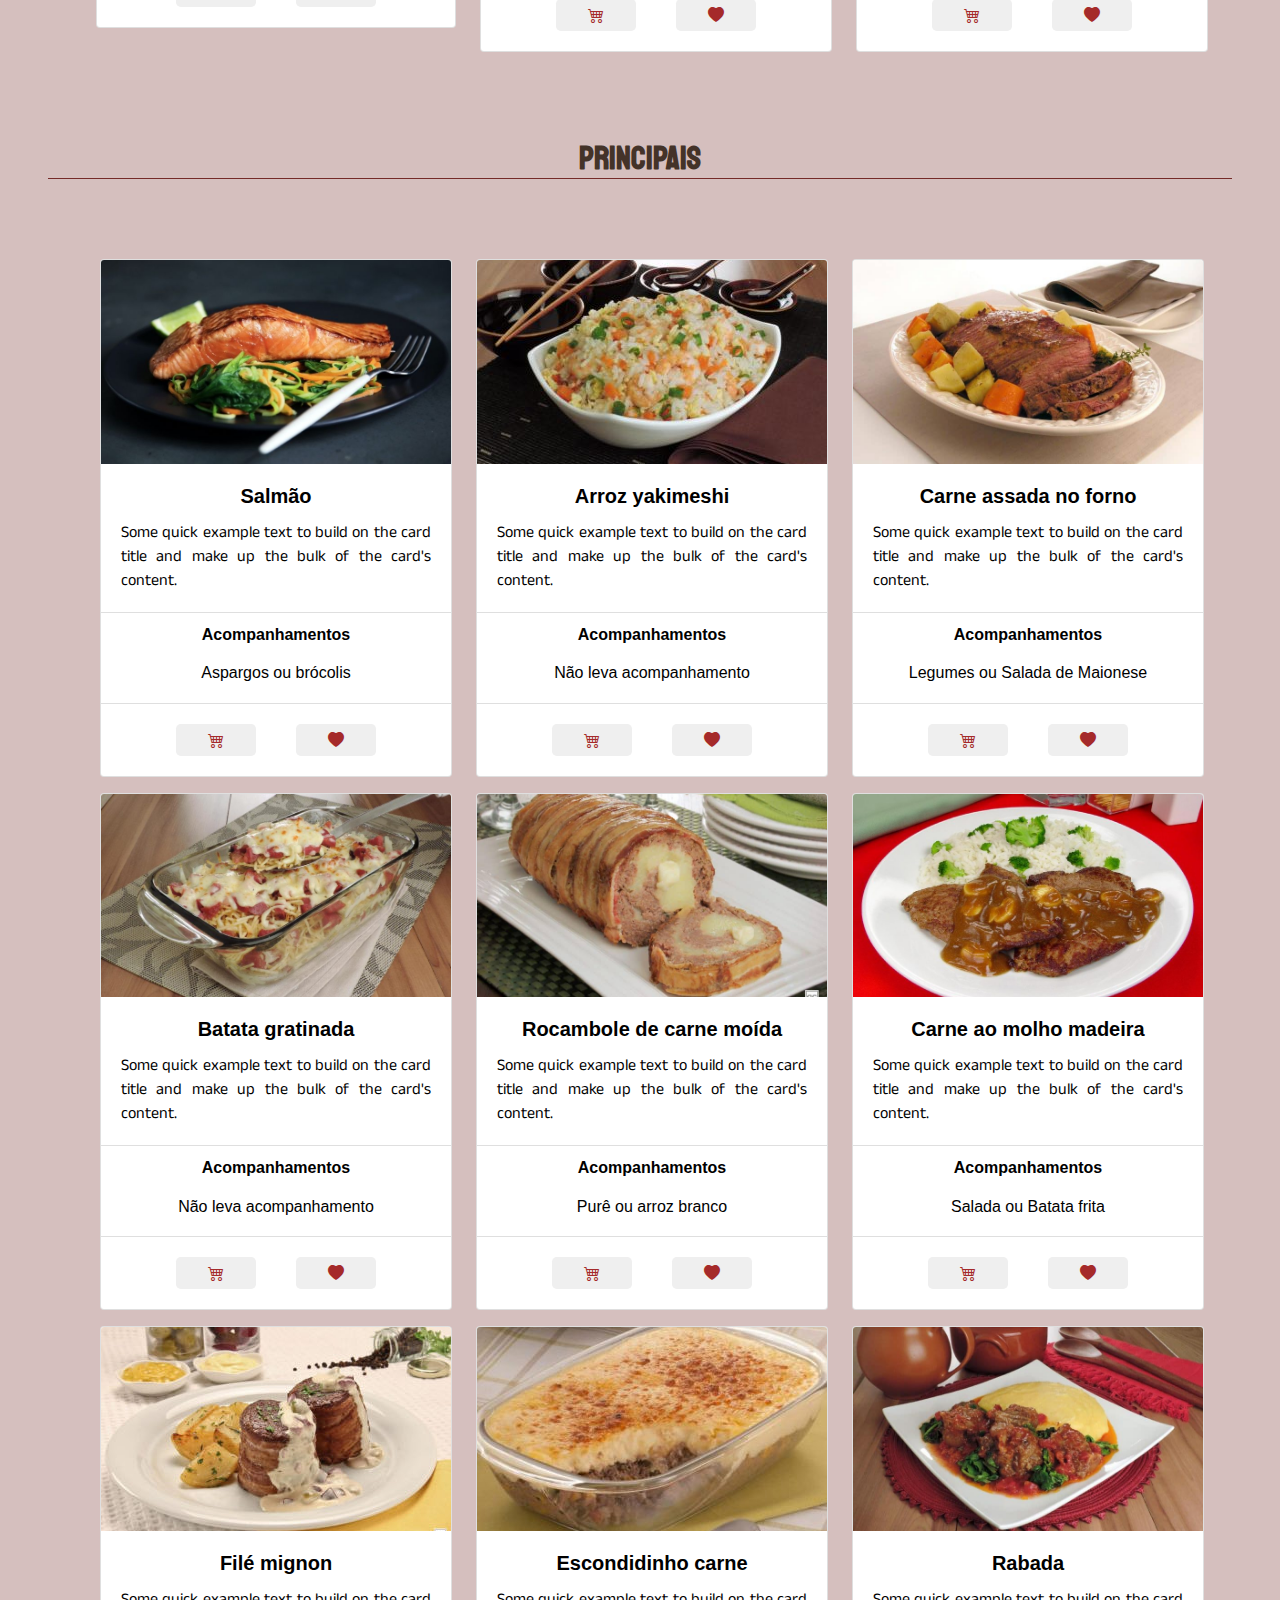
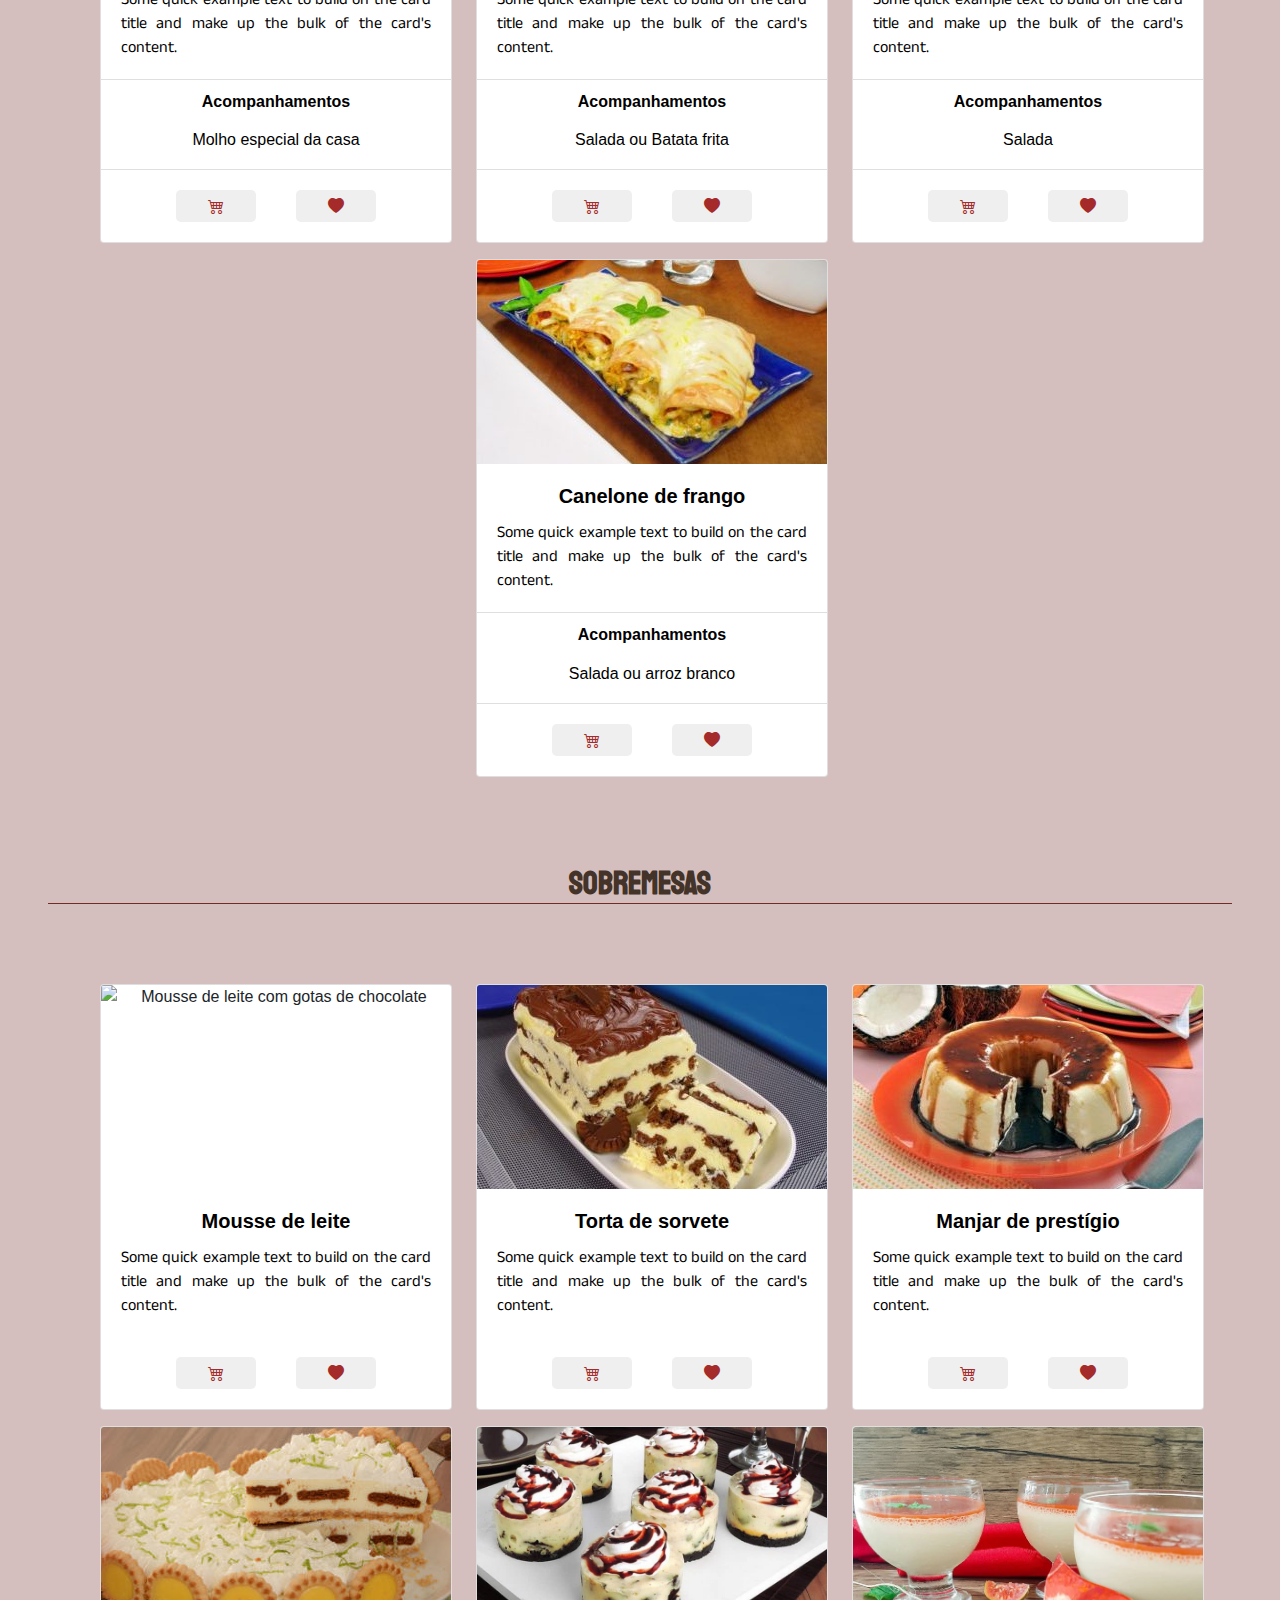
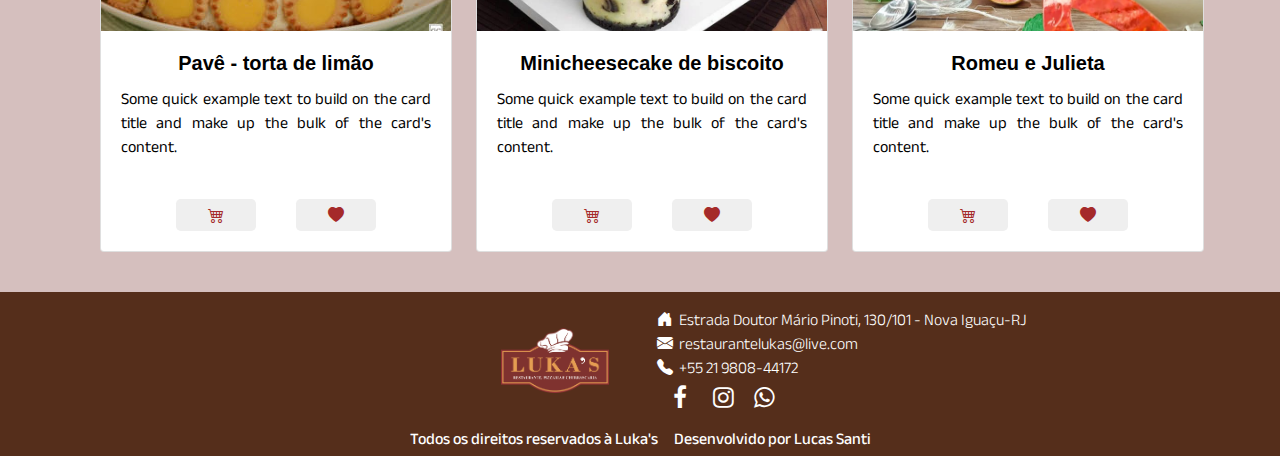
==== commit 1b99f4fc: "Update cardapio.html" ====
--- a/cardapio.html
+++ b/cardapio.html
@@ -33,7 +33,7 @@
 			<!-- Barra de Navegação -->
 			 <nav class="navbar navbar-expand-lg navbar-dark pl-5 pr-5 fixed-top">
 				<div>          
-					<a href="index.html"><img class="navbar-brand" height="86" src="images/logo.png"/></a>
+					<a href="index.html"><img class="navbar-brand" height="86" src="images/LOGO.png"/></a>
 				</div>
 				
 				<button class="navbar-toggler" type="button" data-toggle="collapse" data-target="#navbarSupportedContent" aria-controls="navbarSupportedContent" aria-expanded="false" aria-label="Toggle navigation">
@@ -454,7 +454,7 @@
 			<div class="row">
 			  <div class="col-12 d-flex pt-3 pb-3" style="background:#552e1b;">
 				<div class="col-6 imagemRodape align-self-center" style="text-align:right;">
-				  <a href="#"><img class="navbar-brand" height="75" src="images/logo.png"/></a>
+				  <a href="#"><img class="navbar-brand" height="75" src="images/LOGO.png"/></a>
 				</div>
 				<div class="col-6 " style="text-align:left;">
 					<div>
@@ -489,4 +489,4 @@
 				</div>
 			  </div>
 	</body>
-</html>+</html>
--- a/css/estilo.css
+++ b/css/estilo.css
@@ -194,6 +194,19 @@
 	opacity: 1.0;
 }
 
+button.botaoFinalizar {
+	text-transform: uppercase;
+	width: 250px;
+	height: 50px;
+	border-style: none;
+	border-radius: 0.3rem;
+	color: #ffffffb5;
+	background: #593321 !important;
+	font-weight: bolder;	
+	color: #ffffffb5;
+	text-align: center;
+}
+
 input.botaoFinalizar {
 	text-transform: uppercase;
 	width: 250px;
@@ -227,9 +240,6 @@
 	margin-left: 1rem;
 }
 
-#inputForm {
-	width: 39rem;
-}
 
 /* cardápio */
 
@@ -283,3 +293,4 @@
 
 
 
+
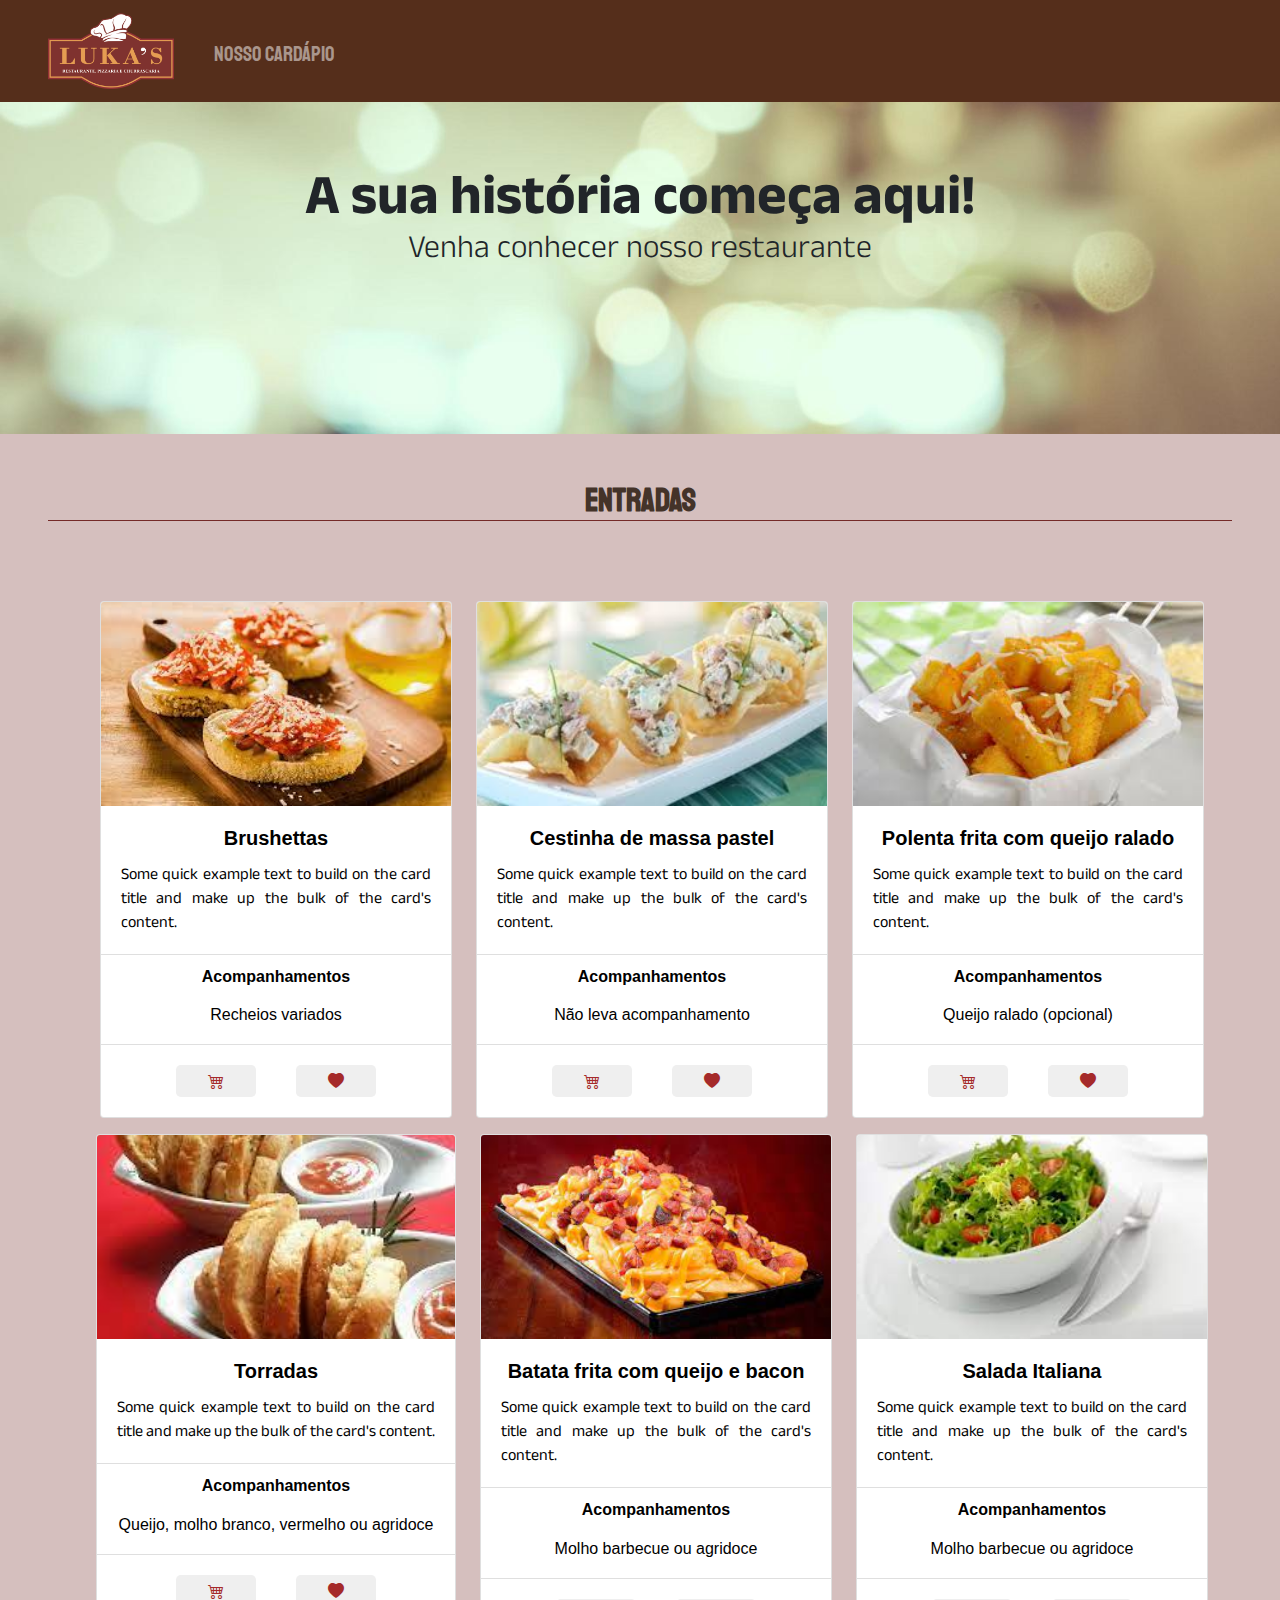
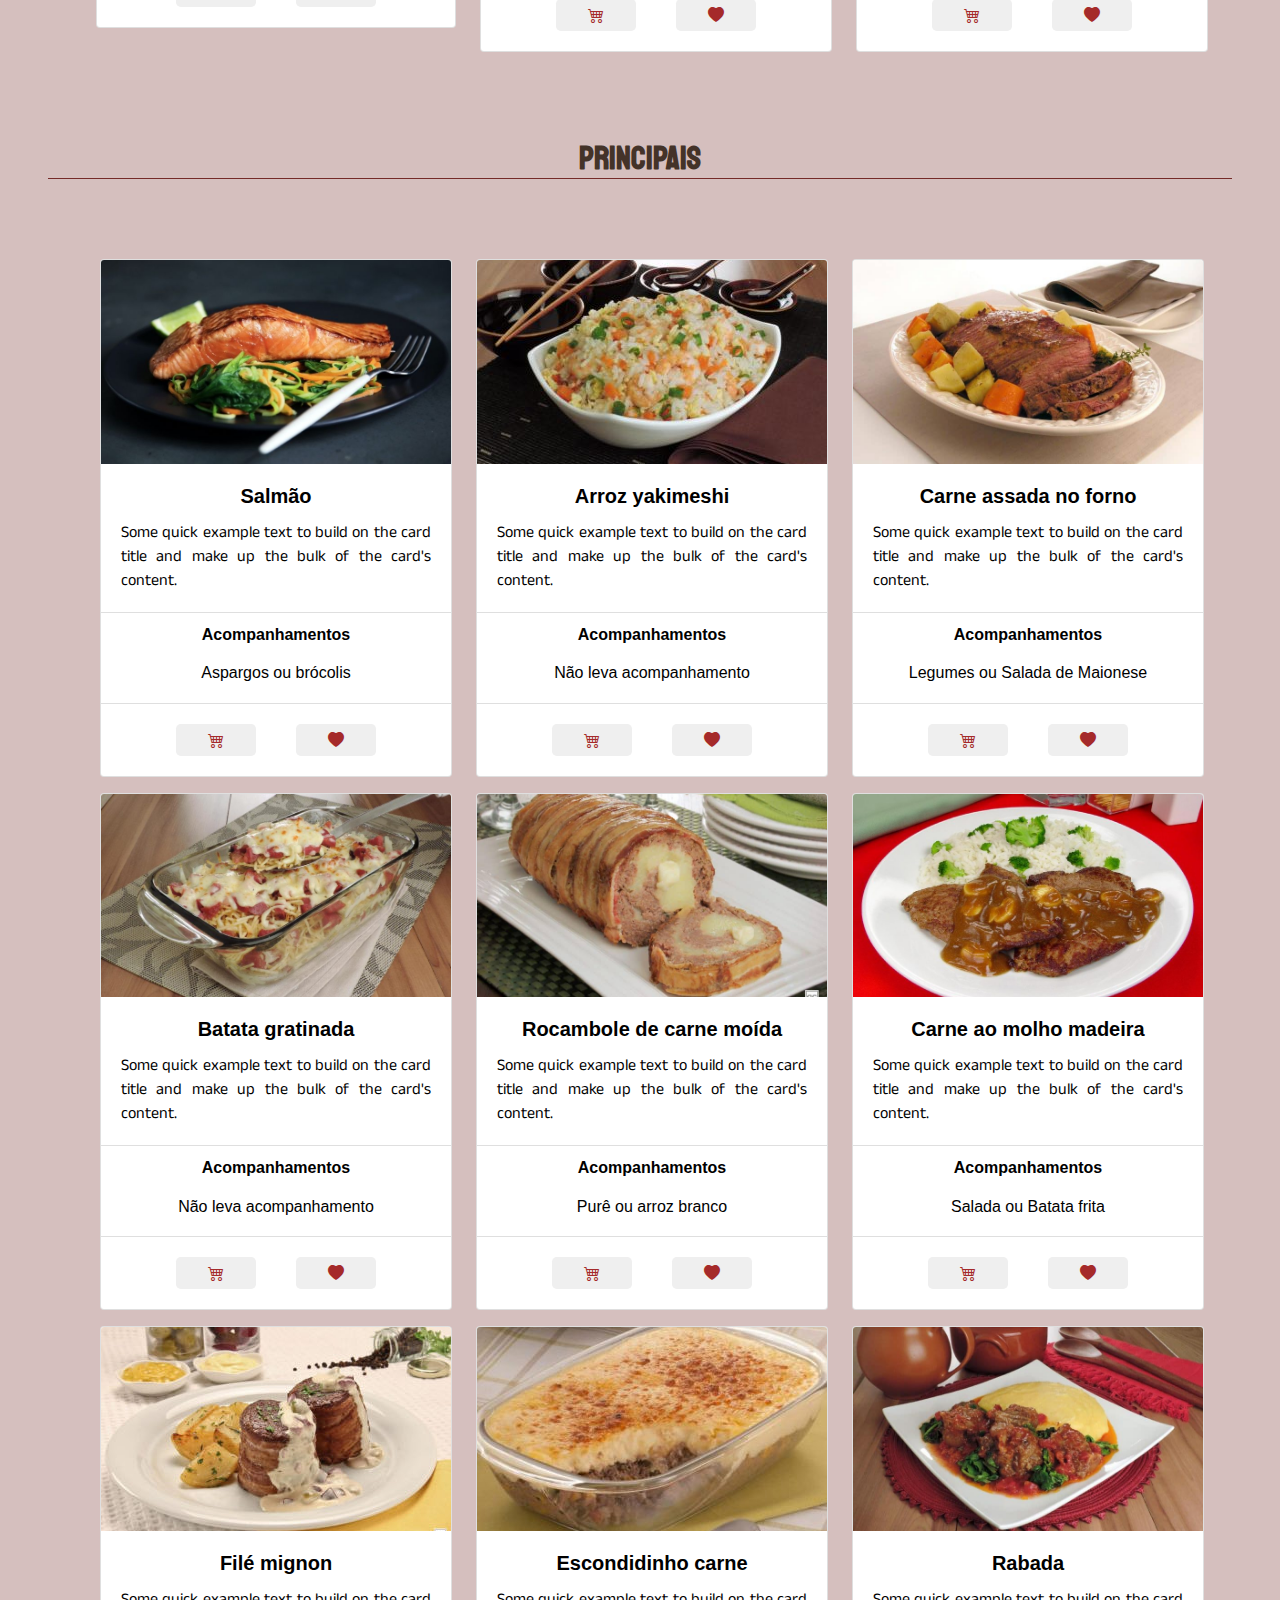
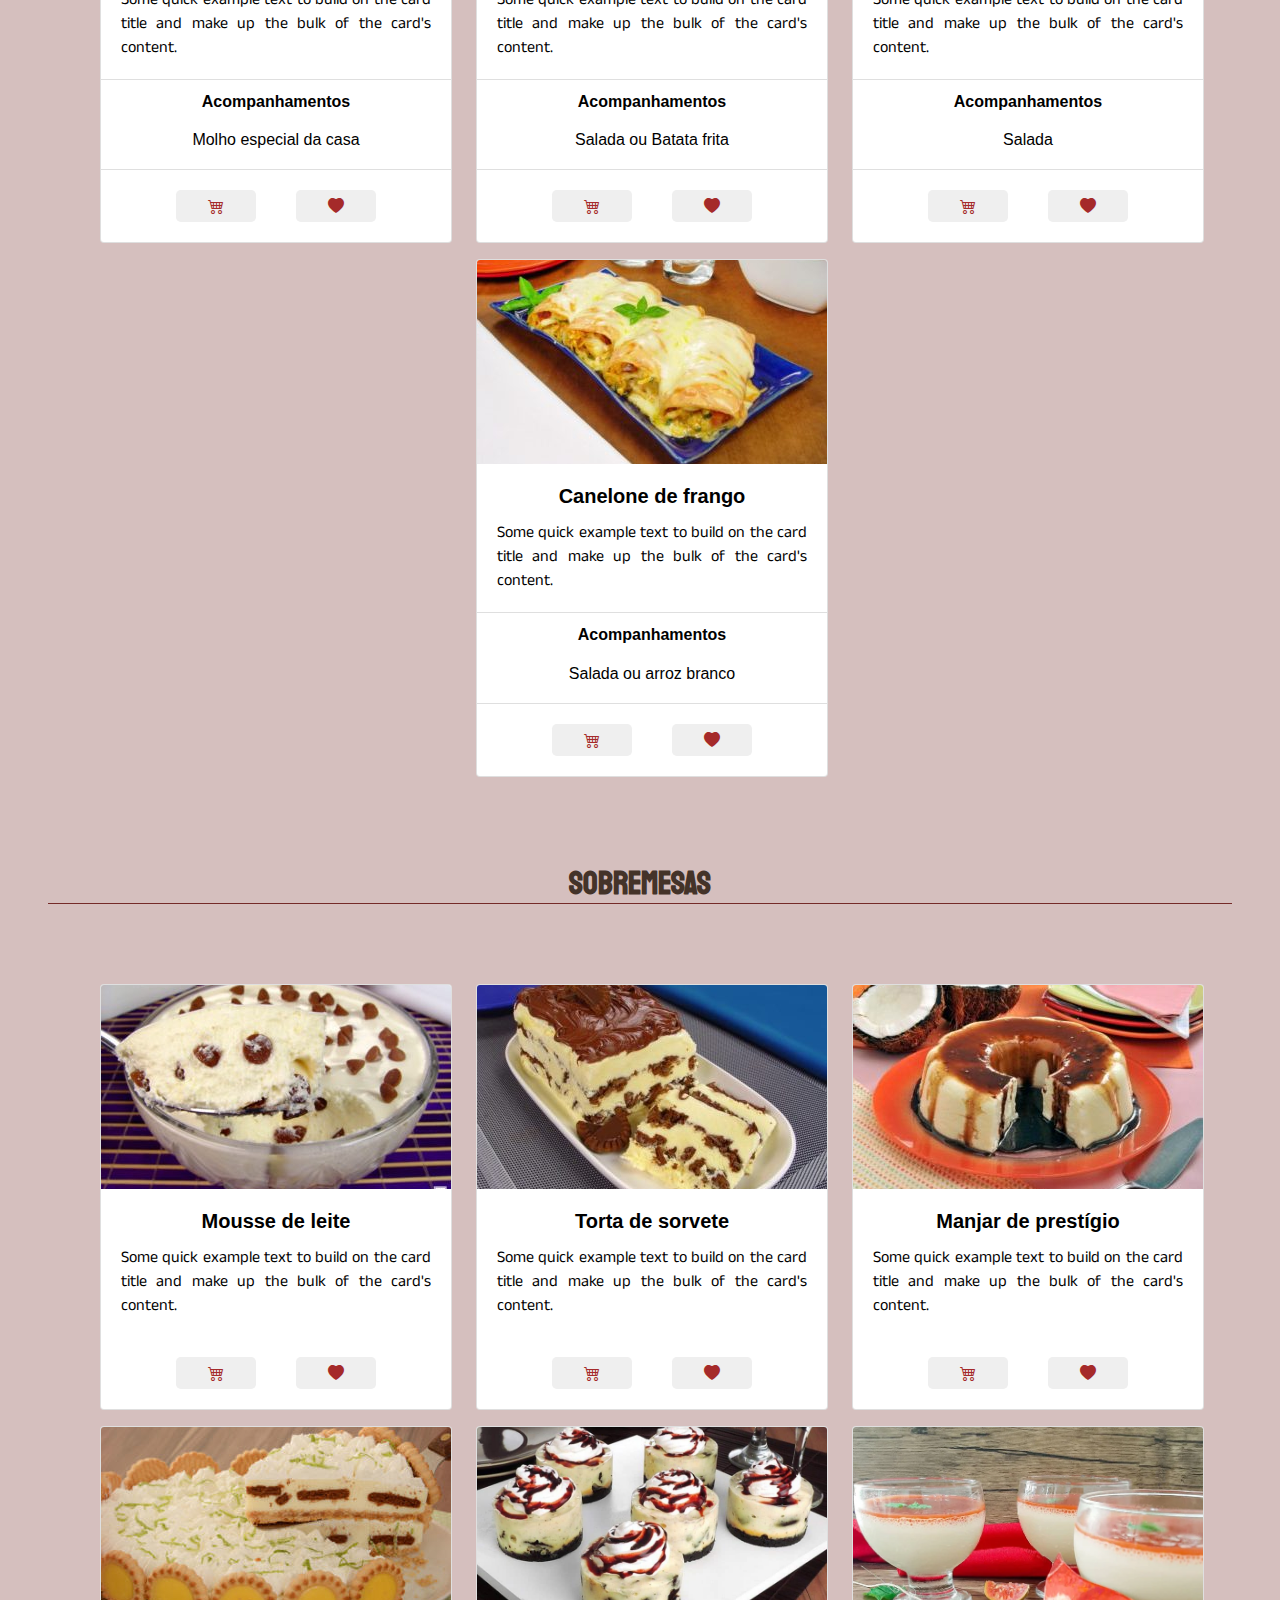
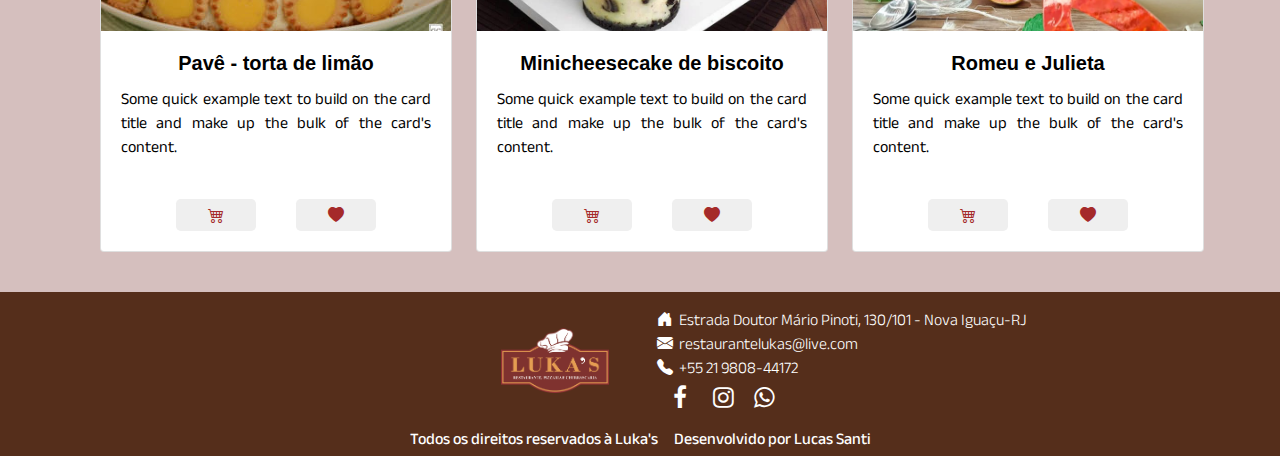
==== commit 605cfbf5: "Update cardapio.html" ====
--- a/cardapio.html
+++ b/cardapio.html
@@ -363,7 +363,7 @@
 
 					<div class="col-12-lg-2">
 						<div class="card  mb-3 ml-4" style="width: 22rem;">
-							<img class="card-img-top height" src="images/mousseleite.jpg" width="80" height="auto" alt="Mousse de leite com gotas de chocolate">
+							<img class="card-img-top height" src="images/Mousseleite.jpg" width="80" height="auto" alt="Mousse de leite com gotas de chocolate">
 							<div class="card-body">
 								<h5 class="card-title text-center" style="font-weight: 700; color: black;">Mousse de leite</h5>
 								<p class="card-text" style="font-weight: 400; font-size: 1rem; color: black;" >Some quick example text to build on the card title and make up the bulk of the card's content.</p>
